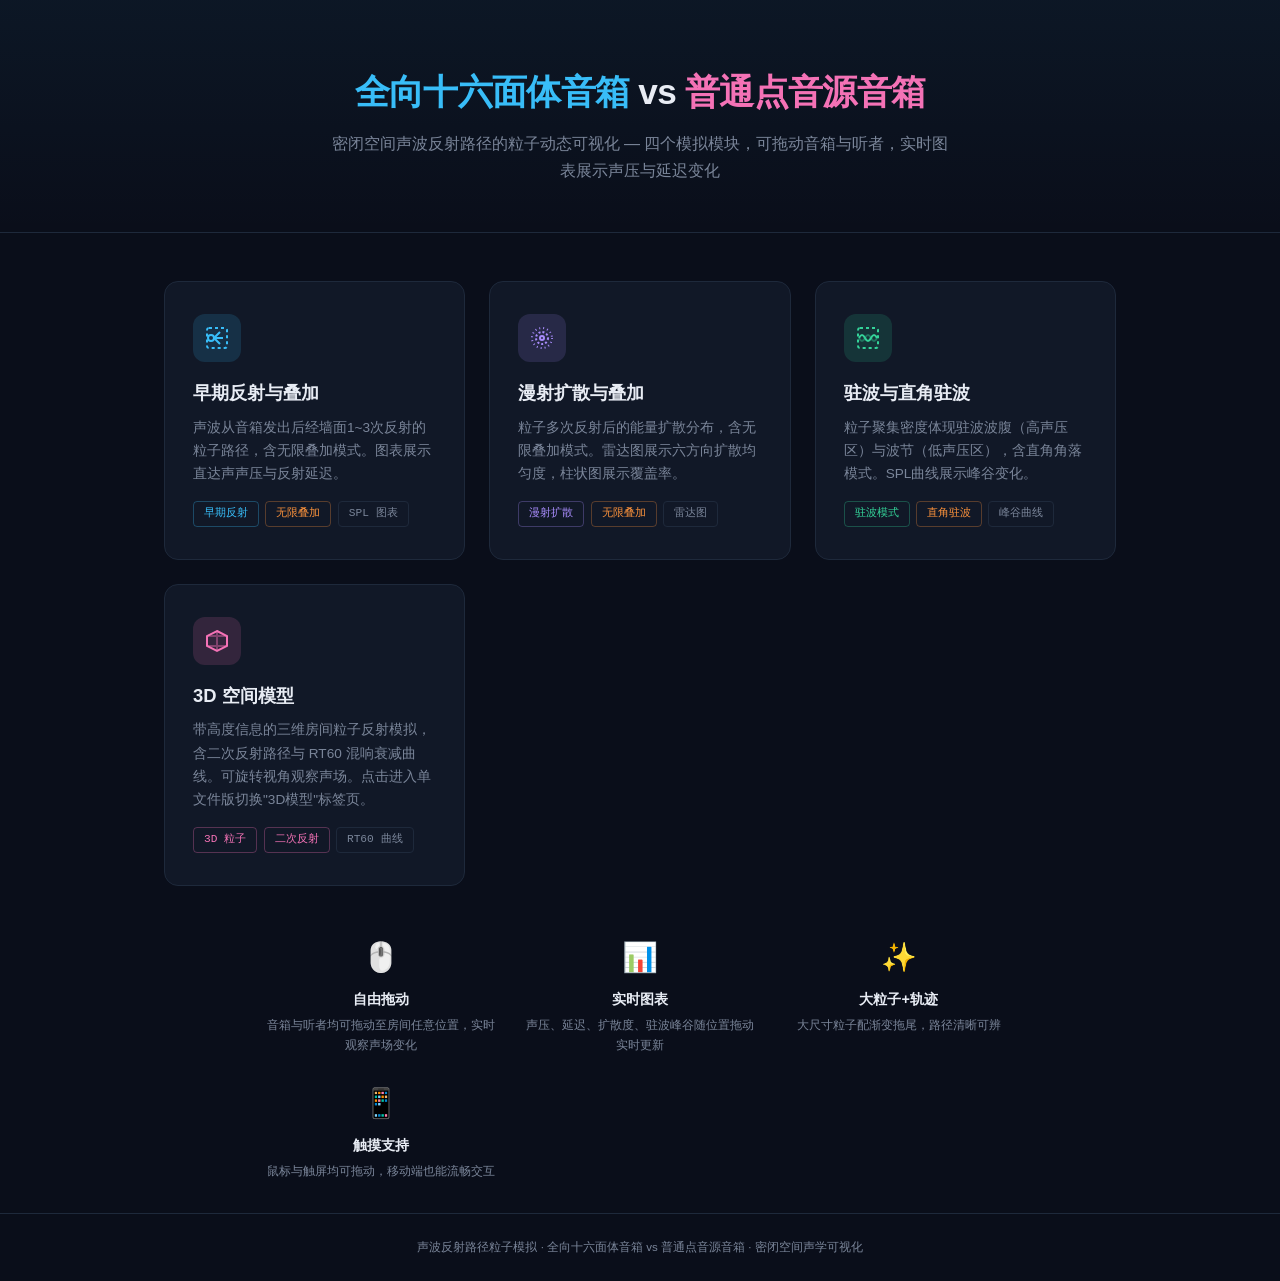
==== index.html @ d98b8293 "声学粒子模拟 v1.0 - 全向十六面体 vs 普通点音源 - 反射路径模拟（1~3次反射） - 漫射扩散模拟 - 驻波模拟 - 3D 空间模型（可调房间参数、XYZ坐标轴、RT60曲线） - Git" ====
<!-- Generated by Trae Work -->
<!DOCTYPE html>
<html lang="zh-CN">
<head>
<meta charset="UTF-8">
<meta name="viewport" content="width=device-width, initial-scale=1.0">
<title>声学粒子模拟 — 全向十六面体 vs 普通点音源</title>
<link rel="stylesheet" href="_shared/common.css">
<style>
  .hero {
    text-align: center;
    padding: 4rem 1.5rem 3rem;
    background: linear-gradient(180deg, rgba(56,189,248,0.05) 0%, transparent 100%);
    border-bottom: 1px solid var(--rule);
  }
  .hero h1 {
    font-size: 2.2rem;
    font-weight: 700;
    margin-bottom: 0.6rem;
    letter-spacing: -0.02em;
  }
  .hero h1 .c1 { color: var(--accent); }
  .hero h1 .c2 { color: var(--accent2); }
  .hero p {
    color: var(--muted);
    font-size: 1rem;
    max-width: 620px;
    margin: 0 auto;
    line-height: 1.7;
  }

  .nav-cards {
    display: grid;
    grid-template-columns: repeat(auto-fit, minmax(300px, 1fr));
    gap: 1.5rem;
    max-width: 1000px;
    margin: 3rem auto;
    padding: 0 1.5rem;
  }
  .nav-card {
    display: block;
    text-decoration: none;
    padding: 2rem 1.75rem;
    border: 1px solid var(--rule);
    border-radius: 14px;
    background: var(--bg2);
    transition: all 0.2s;
    position: relative;
    overflow: hidden;
  }
  .nav-card:hover {
    border-color: var(--accent);
    transform: translateY(-3px);
    box-shadow: 0 8px 24px rgba(0,0,0,0.3);
  }
  .nav-card .card-icon {
    width: 48px;
    height: 48px;
    border-radius: 12px;
    display: flex;
    align-items: center;
    justify-content: center;
    margin-bottom: 1rem;
    font-size: 1.5rem;
  }
  .nav-card .card-icon.c1 { background: rgba(56,189,248,0.15); color: var(--accent); }
  .nav-card .card-icon.c2 { background: rgba(167,139,250,0.15); color: var(--accent3); }
  .nav-card .card-icon.c3 { background: rgba(52,211,153,0.15); color: var(--accent4); }
  .nav-card .card-icon.c4 { background: rgba(244,114,182,0.15); color: var(--accent2); }
  .nav-card h2 {
    font-size: 1.15rem;
    font-weight: 700;
    margin-bottom: 0.5rem;
    color: var(--ink);
  }
  .nav-card p {
    font-size: 0.85rem;
    color: var(--muted);
    line-height: 1.7;
    margin-bottom: 1rem;
  }
  .nav-card .card-tags {
    display: flex;
    gap: 0.4rem;
    flex-wrap: wrap;
  }
  .nav-card .tag {
    padding: 3px 10px;
    border-radius: 4px;
    font-size: 0.7rem;
    font-family: 'JetBrainsMono', monospace;
    border: 1px solid var(--rule);
    color: var(--muted);
  }
  .nav-card .tag.t1 { border-color: rgba(56,189,248,0.3); color: var(--accent); }
  .nav-card .tag.t2 { border-color: rgba(167,139,250,0.3); color: var(--accent3); }
  .nav-card .tag.t3 { border-color: rgba(52,211,153,0.3); color: var(--accent4); }
  .nav-card .tag.t4 { border-color: rgba(251,146,60,0.3); color: var(--orange); }
  .nav-card .tag.t5 { border-color: rgba(244,114,182,0.3); color: var(--accent2); }

  .feature-row {
    max-width: 800px;
    margin: 2rem auto;
    padding: 0 1.5rem;
    display: grid;
    grid-template-columns: repeat(auto-fit, minmax(200px, 1fr));
    gap: 1.5rem;
  }
  .feature-item {
    text-align: center;
  }
  .feature-item .f-icon {
    font-size: 1.8rem;
    margin-bottom: 0.5rem;
  }
  .feature-item h3 {
    font-size: 0.9rem;
    font-weight: 700;
    margin-bottom: 0.3rem;
  }
  .feature-item p {
    font-size: 0.78rem;
    color: var(--muted);
  }
</style>
</head>
<body>

<!-- Hero -->
<header class="hero">
  <h1><span class="c1">全向十六面体音箱</span> vs <span class="c2">普通点音源音箱</span></h1>
  <p>密闭空间声波反射路径的粒子动态可视化 — 四个模拟模块，可拖动音箱与听者，实时图表展示声压与延迟变化</p>
</header>

<!-- Navigation Cards -->
<div class="nav-cards">
  <a class="nav-card" href="pages/reflection.html">
    <div class="card-icon c1">
      <svg width="24" height="24" viewBox="0 0 24 24" fill="none" stroke="currentColor" stroke-width="2">
        <circle cx="6" cy="12" r="3"/>
        <path d="M9 12 L15 6 M9 12 L15 18 M9 12 L18 12"/>
        <rect x="2" y="2" width="20" height="20" rx="2" stroke-dasharray="3 3"/>
      </svg>
    </div>
    <h2>早期反射与叠加</h2>
    <p>声波从音箱发出后经墙面1~3次反射的粒子路径，含无限叠加模式。图表展示直达声声压与反射延迟。</p>
    <div class="card-tags">
      <span class="tag t1">早期反射</span>
      <span class="tag t4">无限叠加</span>
      <span class="tag">SPL 图表</span>
    </div>
  </a>

  <a class="nav-card" href="pages/diffusion.html">
    <div class="card-icon c2">
      <svg width="24" height="24" viewBox="0 0 24 24" fill="none" stroke="currentColor" stroke-width="2">
        <circle cx="12" cy="12" r="2"/>
        <circle cx="12" cy="12" r="6" stroke-dasharray="2 2"/>
        <circle cx="12" cy="12" r="10" stroke-dasharray="1 3"/>
      </svg>
    </div>
    <h2>漫射扩散与叠加</h2>
    <p>粒子多次反射后的能量扩散分布，含无限叠加模式。雷达图展示六方向扩散均匀度，柱状图展示覆盖率。</p>
    <div class="card-tags">
      <span class="tag t2">漫射扩散</span>
      <span class="tag t4">无限叠加</span>
      <span class="tag">雷达图</span>
    </div>
  </a>

  <a class="nav-card" href="pages/standing.html">
    <div class="card-icon c3">
      <svg width="24" height="24" viewBox="0 0 24 24" fill="none" stroke="currentColor" stroke-width="2">
        <path d="M3 12 Q6 6, 9 12 T15 12 T21 12"/>
        <path d="M3 12 Q6 18, 9 12 T15 12 T21 12" opacity="0.4"/>
        <rect x="2" y="2" width="20" height="20" rx="2" stroke-dasharray="3 3"/>
      </svg>
    </div>
    <h2>驻波与直角驻波</h2>
    <p>粒子聚集密度体现驻波波腹（高声压区）与波节（低声压区），含直角角落模式。SPL曲线展示峰谷变化。</p>
    <div class="card-tags">
      <span class="tag t3">驻波模式</span>
      <span class="tag t4">直角驻波</span>
      <span class="tag">峰谷曲线</span>
    </div>
  </a>

  <a class="nav-card" href="standalone.html">
    <div class="card-icon c4">
      <svg width="24" height="24" viewBox="0 0 24 24" fill="none" stroke="currentColor" stroke-width="2">
        <path d="M12 2 L22 7 L22 17 L12 22 L2 17 L2 7 Z"/>
        <path d="M12 2 L12 22 M2 7 L22 7 M2 17 L22 17" opacity="0.4"/>
      </svg>
    </div>
    <h2>3D 空间模型</h2>
    <p>带高度信息的三维房间粒子反射模拟，含二次反射路径与 RT60 混响衰减曲线。可旋转视角观察声场。点击进入单文件版切换"3D模型"标签页。</p>
    <div class="card-tags">
      <span class="tag t5">3D 粒子</span>
      <span class="tag t5">二次反射</span>
      <span class="tag">RT60 曲线</span>
    </div>
  </a>
</div>

<!-- Features -->
<div class="feature-row">
  <div class="feature-item">
    <div class="f-icon">🖱️</div>
    <h3>自由拖动</h3>
    <p>音箱与听者均可拖动至房间任意位置，实时观察声场变化</p>
  </div>
  <div class="feature-item">
    <div class="f-icon">📊</div>
    <h3>实时图表</h3>
    <p>声压、延迟、扩散度、驻波峰谷随位置拖动实时更新</p>
  </div>
  <div class="feature-item">
    <div class="f-icon">✨</div>
    <h3>大粒子+轨迹</h3>
    <p>大尺寸粒子配渐变拖尾，路径清晰可辨</p>
  </div>
  <div class="feature-item">
    <div class="f-icon">📱</div>
    <h3>触摸支持</h3>
    <p>鼠标与触屏均可拖动，移动端也能流畅交互</p>
  </div>
</div>

<footer class="site-footer">
  声波反射路径粒子模拟 · 全向十六面体音箱 vs 普通点音源音箱 · 密闭空间声学可视化
</footer>

</body>
</html>
---- _shared/common.css ----
/* === Shared Styles === */
@font-face { font-family: 'Outfit'; src: url('../_shared/fonts/Outfit-Regular.ttf') format('truetype'); font-weight: 400; }
@font-face { font-family: 'Outfit'; src: url('../_shared/fonts/Outfit-Bold.ttf') format('truetype'); font-weight: 700; }
@font-face { font-family: 'JetBrainsMono'; src: url('../_shared/fonts/JetBrainsMono-Regular.ttf') format('truetype'); font-weight: 400; }

:root {
  --bg: #0a0e1a; --bg2: #111827; --ink: #e8ecf4; --muted: #7a8599;
  --rule: #1e293b; --accent: #38bdf8; --accent2: #f472b6;
  --accent3: #a78bfa; --accent4: #34d399; --warning: #fbbf24; --orange: #fb923c;
}
* { margin: 0; padding: 0; box-sizing: border-box; }
body { font-family: 'Outfit', sans-serif; background: var(--bg); color: var(--ink); line-height: 1.6; overflow-x: hidden; }

.nav-bar { display: flex; justify-content: center; gap: 0.5rem; padding: 0.75rem 1rem; background: var(--bg2); border-bottom: 1px solid var(--rule); flex-wrap: wrap; position: sticky; top: 0; z-index: 200; }
.nav-link { padding: 0.4rem 1rem; border: 1px solid var(--rule); border-radius: 6px; color: var(--muted); text-decoration: none; font-size: 0.82rem; transition: all 0.15s; }
.nav-link:hover { border-color: var(--accent); color: var(--accent); }
.nav-link.active { background: var(--accent); color: var(--bg); border-color: var(--accent); font-weight: 700; }

.page-header { text-align: center; padding: 2rem 1.5rem 1rem; }
.page-header h1 { font-size: 1.6rem; font-weight: 700; margin-bottom: 0.3rem; }
.page-header p { color: var(--muted); font-size: 0.88rem; max-width: 640px; margin: 0 auto; }

.controls-bar { display: flex; justify-content: center; align-items: center; gap: 0.75rem; padding: 0.75rem 1rem; flex-wrap: wrap; background: var(--bg2); border-bottom: 1px solid var(--rule); }
.ctrl-group { display: flex; align-items: center; gap: 0.4rem; }
.ctrl-group label { font-size: 0.72rem; color: var(--muted); font-family: 'JetBrainsMono', monospace; text-transform: uppercase; letter-spacing: 0.06em; }
.ctrl-btn { padding: 0.4rem 0.9rem; border: 1px solid var(--rule); border-radius: 6px; background: transparent; color: var(--ink); font-family: 'Outfit', sans-serif; font-size: 0.8rem; cursor: pointer; transition: all 0.15s; }
.ctrl-btn:hover { border-color: var(--accent); color: var(--accent); }
.ctrl-btn.active { background: var(--accent); color: var(--bg); border-color: var(--accent); font-weight: 700; }
.ctrl-btn.pink.active { background: var(--accent2); border-color: var(--accent2); }
.ctrl-slider { -webkit-appearance: none; appearance: none; width: 90px; height: 4px; border-radius: 2px; background: var(--rule); outline: none; }
.ctrl-slider::-webkit-slider-thumb { -webkit-appearance: none; width: 14px; height: 14px; border-radius: 50%; background: var(--accent); cursor: pointer; }

.sim-section { padding: 1rem 1.5rem; }
.sim-title { font-size: 1.05rem; font-weight: 700; margin-bottom: 0.5rem; display: flex; align-items: center; gap: 0.5rem; }
.sim-title .dot { width: 10px; height: 10px; border-radius: 50%; display: inline-block; }
.sim-desc { font-size: 0.82rem; color: var(--muted); margin-bottom: 0.75rem; max-width: 750px; line-height: 1.7; }
.sim-desc strong { color: var(--ink); }

.layout-row { display: grid; grid-template-columns: 1fr 320px; gap: 1rem; margin-bottom: 1rem; }
@media (max-width: 968px) { .layout-row { grid-template-columns: 1fr; } }

.canvas-wrapper { position: relative; width: 100%; border-radius: 10px; overflow: hidden; border: 1px solid var(--rule); background: #060a14; cursor: grab; }
.canvas-wrapper.grabbing { cursor: grabbing; }
.canvas-wrapper canvas { display: block; width: 100%; height: auto; }
.canvas-label { position: absolute; top: 10px; left: 10px; font-size: 0.68rem; font-family: 'JetBrainsMono', monospace; color: var(--muted); background: rgba(10,14,26,0.85); padding: 3px 8px; border-radius: 4px; border: 1px solid var(--rule); pointer-events: none; z-index: 10; }
.canvas-hint { position: absolute; bottom: 10px; left: 10px; font-size: 0.68rem; font-family: 'JetBrainsMono', monospace; color: var(--accent); background: rgba(10,14,26,0.85); padding: 3px 8px; border-radius: 4px; border: 1px solid var(--rule); pointer-events: none; z-index: 10; }
.canvas-counter { position: absolute; top: 10px; right: 10px; font-size: 0.68rem; font-family: 'JetBrainsMono', monospace; color: var(--accent); background: rgba(10,14,26,0.85); padding: 3px 8px; border-radius: 4px; border: 1px solid var(--rule); pointer-events: none; z-index: 10; }

.side-panel { display: flex; flex-direction: column; gap: 0.75rem; }
.chart-card { border: 1px solid var(--rule); border-radius: 10px; background: var(--bg2); padding: 0.75rem; }
.chart-card h3 { font-size: 0.82rem; font-weight: 700; margin-bottom: 0.5rem; color: var(--ink); }
.chart-card .chart-desc { font-size: 0.7rem; color: var(--muted); margin-bottom: 0.4rem; }
.metric-row { display: flex; justify-content: space-between; padding: 0.3rem 0; border-bottom: 1px solid var(--rule); font-size: 0.78rem; }
.metric-row:last-child { border-bottom: none; }
.metric-row .label { color: var(--muted); }
.metric-row .value { font-family: 'JetBrainsMono', monospace; font-weight: 700; }
.metric-row .value.cyan { color: var(--accent); }
.metric-row .value.pink { color: var(--accent2); }
.metric-row .value.green { color: var(--accent4); }
.metric-row .value.yellow { color: var(--warning); }

.section-divider { height: 1px; background: var(--rule); margin: 1.5rem 0; }

.info-panel { margin-top: 1.5rem; padding: 1.25rem; border-radius: 10px; background: var(--bg2); border: 1px solid var(--rule); }
.info-panel h2 { font-size: 1.05rem; font-weight: 700; margin-bottom: 0.75rem; }
.info-grid { display: grid; grid-template-columns: repeat(auto-fit, minmax(260px, 1fr)); gap: 1rem; }
.info-card { padding: 0.9rem; border-radius: 8px; border: 1px solid var(--rule); background: var(--bg); }
.info-card h3 { font-size: 0.88rem; font-weight: 700; margin-bottom: 0.4rem; display: flex; align-items: center; gap: 0.4rem; }
.info-card h3 .dot { width: 8px; height: 8px; border-radius: 50%; display: inline-block; }
.info-card p { font-size: 0.78rem; color: var(--muted); line-height: 1.7; }
.info-card p strong { color: var(--ink); }

.site-footer { text-align: center; padding: 1.5rem; color: var(--muted); font-size: 0.72rem; border-top: 1px solid var(--rule); margin-top: 1.5rem; }

.legend-item { display: flex; align-items: center; gap: 6px; font-size: 0.72rem; color: var(--muted); }
.legend-swatch { width: 8px; height: 8px; border-radius: 50%; display: inline-block; }

/* Speaker toggle buttons */
.toggle-btn { padding: 0.4rem 0.7rem; border: 1px solid var(--rule); border-radius: 6px; background: transparent; color: var(--muted); font-family: 'Outfit', sans-serif; font-size: 0.78rem; cursor: pointer; transition: all 0.15s; display: flex; align-items: center; gap: 0.35rem; }
.toggle-btn .swatch { width: 8px; height: 8px; border-radius: 50%; display: inline-block; opacity: 0.4; transition: opacity 0.15s; }
.toggle-btn.on .swatch { opacity: 1; }
.toggle-btn.toggle-omni.on { border-color: var(--accent); color: var(--accent); }
.toggle-btn.toggle-omni.on .swatch { background: var(--accent); }
.toggle-btn.toggle-omni .swatch { background: var(--accent); }
.toggle-btn.toggle-point.on { border-color: var(--accent2); color: var(--accent2); }
.toggle-btn.toggle-point.on .swatch { background: var(--accent2); }
.toggle-btn.toggle-point .swatch { background: var(--accent2); }
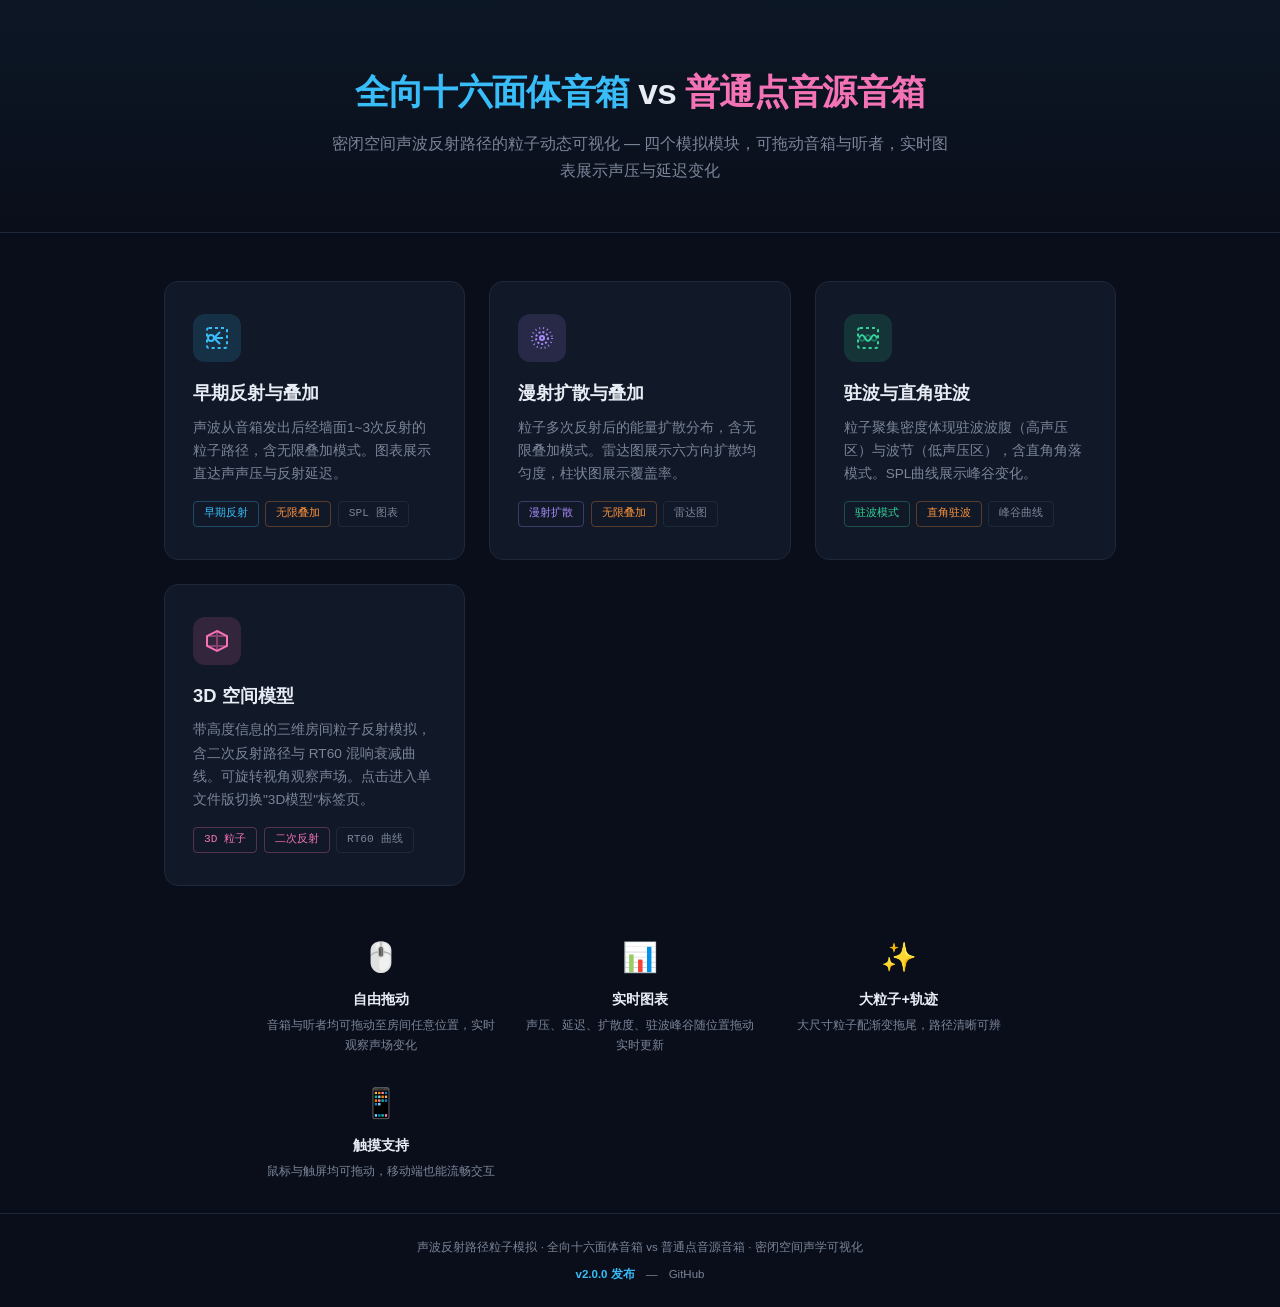
==== commit b785ca52: "feat: add v2.0.0 release link and GitHub link to index page footer" ====
--- a/index.html
+++ b/index.html
@@ -227,7 +227,12 @@
 </div>
 
 <footer class="site-footer">
-  声波反射路径粒子模拟 · 全向十六面体音箱 vs 普通点音源音箱 · 密闭空间声学可视化
+  <div>声波反射路径粒子模拟 · 全向十六面体音箱 vs 普通点音源音箱 · 密闭空间声学可视化</div>
+  <div style="margin-top:0.5rem;">
+    <a href="https://github.com/glaypan/lizi/releases/tag/v2.0.0" target="_blank" rel="noopener noreferrer" style="color:var(--accent);text-decoration:none;font-weight:600;">v2.0.0 发布</a>
+    <span style="color:var(--muted);margin:0 0.5rem;">—</span>
+    <a href="https://github.com/glaypan/lizi" target="_blank" rel="noopener noreferrer" style="color:var(--muted);text-decoration:none;">GitHub</a>
+  </div>
 </footer>
 
 </body>
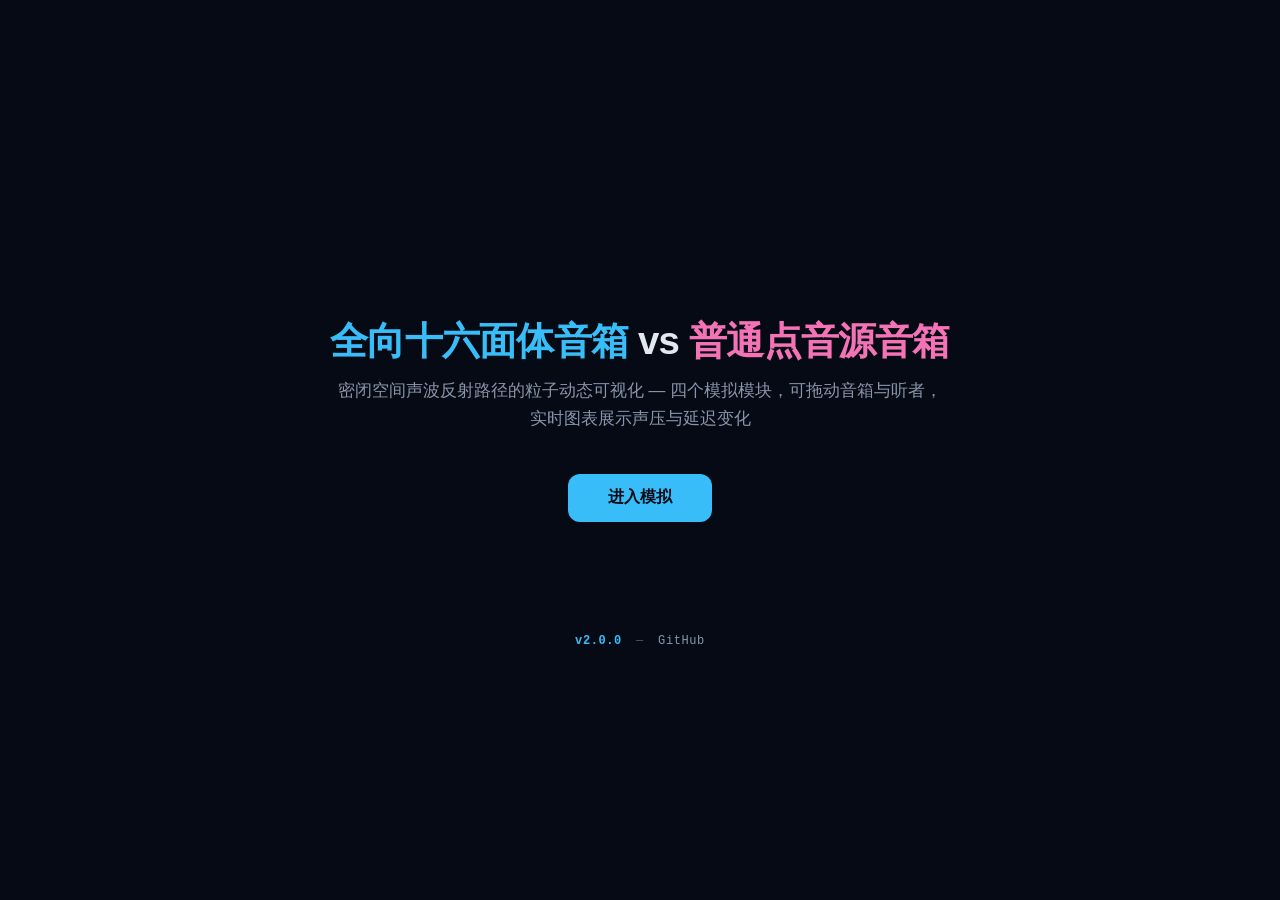
==== commit b59b3a70: "refactor: remove v1 files, rebuild index.html for v2.0.0 only - Remove pages/ directory (reflection." ====
--- a/index.html
+++ b/index.html
@@ -1,239 +1,51 @@
-<!-- Generated by Trae Work -->
 <!DOCTYPE html>
 <html lang="zh-CN">
 <head>
 <meta charset="UTF-8">
 <meta name="viewport" content="width=device-width, initial-scale=1.0">
-<title>声学粒子模拟 — 全向十六面体 vs 普通点音源</title>
-<link rel="stylesheet" href="_shared/common.css">
+<title>声学粒子模拟 v2.0.0 — 全向十六面体 vs 普通点音源</title>
 <style>
-  .hero {
-    text-align: center;
-    padding: 4rem 1.5rem 3rem;
-    background: linear-gradient(180deg, rgba(56,189,248,0.05) 0%, transparent 100%);
-    border-bottom: 1px solid var(--rule);
+  * { margin: 0; padding: 0; box-sizing: border-box; }
+  body {
+    font-family: -apple-system, BlinkMacSystemFont, 'Segoe UI', sans-serif;
+    background: #060a14; color: #e2e8f0;
+    min-height: 100vh; display: flex; flex-direction: column; align-items: center; justify-content: center;
   }
+  .hero { text-align: center; padding: 4rem 1.5rem 3rem; }
   .hero h1 {
-    font-size: 2.2rem;
-    font-weight: 700;
-    margin-bottom: 0.6rem;
-    letter-spacing: -0.02em;
+    font-size: 2.4rem; font-weight: 700; letter-spacing: -0.02em; margin-bottom: 0.6rem;
   }
-  .hero h1 .c1 { color: var(--accent); }
-  .hero h1 .c2 { color: var(--accent2); }
-  .hero p {
-    color: var(--muted);
-    font-size: 1rem;
-    max-width: 620px;
-    margin: 0 auto;
-    line-height: 1.7;
+  .hero h1 .c1 { color: #38bdf8; }
+  .hero h1 .c2 { color: #f472b6; }
+  .hero p { color: #8896ab; font-size: 1.05rem; max-width: 620px; margin: 0 auto; line-height: 1.7; }
+  .enter-btn {
+    display: inline-block; margin-top: 2.5rem; padding: 0.85rem 2.5rem;
+    background: #38bdf8; color: #060a14; font-weight: 700; font-size: 1rem;
+    border-radius: 12px; text-decoration: none; transition: all 0.2s;
   }
-
-  .nav-cards {
-    display: grid;
-    grid-template-columns: repeat(auto-fit, minmax(300px, 1fr));
-    gap: 1.5rem;
-    max-width: 1000px;
-    margin: 3rem auto;
-    padding: 0 1.5rem;
+  .enter-btn:hover { background: #7dd3fc; transform: translateY(-2px); box-shadow: 0 8px 30px rgba(56,189,248,0.3); }
+  .footer {
+    margin-top: 4rem; text-align: center; font-size: 0.75rem; color: #4a5568; letter-spacing: 0.05em;
+    font-family: 'Courier New', monospace;
   }
-  .nav-card {
-    display: block;
-    text-decoration: none;
-    padding: 2rem 1.75rem;
-    border: 1px solid var(--rule);
-    border-radius: 14px;
-    background: var(--bg2);
-    transition: all 0.2s;
-    position: relative;
-    overflow: hidden;
-  }
-  .nav-card:hover {
-    border-color: var(--accent);
-    transform: translateY(-3px);
-    box-shadow: 0 8px 24px rgba(0,0,0,0.3);
-  }
-  .nav-card .card-icon {
-    width: 48px;
-    height: 48px;
-    border-radius: 12px;
-    display: flex;
-    align-items: center;
-    justify-content: center;
-    margin-bottom: 1rem;
-    font-size: 1.5rem;
-  }
-  .nav-card .card-icon.c1 { background: rgba(56,189,248,0.15); color: var(--accent); }
-  .nav-card .card-icon.c2 { background: rgba(167,139,250,0.15); color: var(--accent3); }
-  .nav-card .card-icon.c3 { background: rgba(52,211,153,0.15); color: var(--accent4); }
-  .nav-card .card-icon.c4 { background: rgba(244,114,182,0.15); color: var(--accent2); }
-  .nav-card h2 {
-    font-size: 1.15rem;
-    font-weight: 700;
-    margin-bottom: 0.5rem;
-    color: var(--ink);
-  }
-  .nav-card p {
-    font-size: 0.85rem;
-    color: var(--muted);
-    line-height: 1.7;
-    margin-bottom: 1rem;
-  }
-  .nav-card .card-tags {
-    display: flex;
-    gap: 0.4rem;
-    flex-wrap: wrap;
-  }
-  .nav-card .tag {
-    padding: 3px 10px;
-    border-radius: 4px;
-    font-size: 0.7rem;
-    font-family: 'JetBrainsMono', monospace;
-    border: 1px solid var(--rule);
-    color: var(--muted);
-  }
-  .nav-card .tag.t1 { border-color: rgba(56,189,248,0.3); color: var(--accent); }
-  .nav-card .tag.t2 { border-color: rgba(167,139,250,0.3); color: var(--accent3); }
-  .nav-card .tag.t3 { border-color: rgba(52,211,153,0.3); color: var(--accent4); }
-  .nav-card .tag.t4 { border-color: rgba(251,146,60,0.3); color: var(--orange); }
-  .nav-card .tag.t5 { border-color: rgba(244,114,182,0.3); color: var(--accent2); }
-
-  .feature-row {
-    max-width: 800px;
-    margin: 2rem auto;
-    padding: 0 1.5rem;
-    display: grid;
-    grid-template-columns: repeat(auto-fit, minmax(200px, 1fr));
-    gap: 1.5rem;
-  }
-  .feature-item {
-    text-align: center;
-  }
-  .feature-item .f-icon {
-    font-size: 1.8rem;
-    margin-bottom: 0.5rem;
-  }
-  .feature-item h3 {
-    font-size: 0.9rem;
-    font-weight: 700;
-    margin-bottom: 0.3rem;
-  }
-  .feature-item p {
-    font-size: 0.78rem;
-    color: var(--muted);
-  }
+  .footer a { color: #8896ab; text-decoration: none; transition: color 0.2s; }
+  .footer a:hover { color: #e2e8f0; }
+  .footer .release { color: #38bdf8; font-weight: 600; }
 </style>
 </head>
 <body>
 
-<!-- Hero -->
 <header class="hero">
   <h1><span class="c1">全向十六面体音箱</span> vs <span class="c2">普通点音源音箱</span></h1>
   <p>密闭空间声波反射路径的粒子动态可视化 — 四个模拟模块，可拖动音箱与听者，实时图表展示声压与延迟变化</p>
+  <a class="enter-btn" href="standalone.html">进入模拟</a>
 </header>
 
-<!-- Navigation Cards -->
-<div class="nav-cards">
-  <a class="nav-card" href="pages/reflection.html">
-    <div class="card-icon c1">
-      <svg width="24" height="24" viewBox="0 0 24 24" fill="none" stroke="currentColor" stroke-width="2">
-        <circle cx="6" cy="12" r="3"/>
-        <path d="M9 12 L15 6 M9 12 L15 18 M9 12 L18 12"/>
-        <rect x="2" y="2" width="20" height="20" rx="2" stroke-dasharray="3 3"/>
-      </svg>
-    </div>
-    <h2>早期反射与叠加</h2>
-    <p>声波从音箱发出后经墙面1~3次反射的粒子路径，含无限叠加模式。图表展示直达声声压与反射延迟。</p>
-    <div class="card-tags">
-      <span class="tag t1">早期反射</span>
-      <span class="tag t4">无限叠加</span>
-      <span class="tag">SPL 图表</span>
-    </div>
-  </a>
-
-  <a class="nav-card" href="pages/diffusion.html">
-    <div class="card-icon c2">
-      <svg width="24" height="24" viewBox="0 0 24 24" fill="none" stroke="currentColor" stroke-width="2">
-        <circle cx="12" cy="12" r="2"/>
-        <circle cx="12" cy="12" r="6" stroke-dasharray="2 2"/>
-        <circle cx="12" cy="12" r="10" stroke-dasharray="1 3"/>
-      </svg>
-    </div>
-    <h2>漫射扩散与叠加</h2>
-    <p>粒子多次反射后的能量扩散分布，含无限叠加模式。雷达图展示六方向扩散均匀度，柱状图展示覆盖率。</p>
-    <div class="card-tags">
-      <span class="tag t2">漫射扩散</span>
-      <span class="tag t4">无限叠加</span>
-      <span class="tag">雷达图</span>
-    </div>
-  </a>
-
-  <a class="nav-card" href="pages/standing.html">
-    <div class="card-icon c3">
-      <svg width="24" height="24" viewBox="0 0 24 24" fill="none" stroke="currentColor" stroke-width="2">
-        <path d="M3 12 Q6 6, 9 12 T15 12 T21 12"/>
-        <path d="M3 12 Q6 18, 9 12 T15 12 T21 12" opacity="0.4"/>
-        <rect x="2" y="2" width="20" height="20" rx="2" stroke-dasharray="3 3"/>
-      </svg>
-    </div>
-    <h2>驻波与直角驻波</h2>
-    <p>粒子聚集密度体现驻波波腹（高声压区）与波节（低声压区），含直角角落模式。SPL曲线展示峰谷变化。</p>
-    <div class="card-tags">
-      <span class="tag t3">驻波模式</span>
-      <span class="tag t4">直角驻波</span>
-      <span class="tag">峰谷曲线</span>
-    </div>
-  </a>
-
-  <a class="nav-card" href="standalone.html">
-    <div class="card-icon c4">
-      <svg width="24" height="24" viewBox="0 0 24 24" fill="none" stroke="currentColor" stroke-width="2">
-        <path d="M12 2 L22 7 L22 17 L12 22 L2 17 L2 7 Z"/>
-        <path d="M12 2 L12 22 M2 7 L22 7 M2 17 L22 17" opacity="0.4"/>
-      </svg>
-    </div>
-    <h2>3D 空间模型</h2>
-    <p>带高度信息的三维房间粒子反射模拟，含二次反射路径与 RT60 混响衰减曲线。可旋转视角观察声场。点击进入单文件版切换"3D模型"标签页。</p>
-    <div class="card-tags">
-      <span class="tag t5">3D 粒子</span>
-      <span class="tag t5">二次反射</span>
-      <span class="tag">RT60 曲线</span>
-    </div>
-  </a>
+<div class="footer">
+  <a href="https://github.com/glaypan/lizi/releases/tag/v2.0.0" target="_blank" class="release">v2.0.0</a>
+  <span style="margin:0 0.4rem;">—</span>
+  <a href="https://github.com/glaypan/lizi" target="_blank">GitHub</a>
 </div>
 
-<!-- Features -->
-<div class="feature-row">
-  <div class="feature-item">
-    <div class="f-icon">🖱️</div>
-    <h3>自由拖动</h3>
-    <p>音箱与听者均可拖动至房间任意位置，实时观察声场变化</p>
-  </div>
-  <div class="feature-item">
-    <div class="f-icon">📊</div>
-    <h3>实时图表</h3>
-    <p>声压、延迟、扩散度、驻波峰谷随位置拖动实时更新</p>
-  </div>
-  <div class="feature-item">
-    <div class="f-icon">✨</div>
-    <h3>大粒子+轨迹</h3>
-    <p>大尺寸粒子配渐变拖尾，路径清晰可辨</p>
-  </div>
-  <div class="feature-item">
-    <div class="f-icon">📱</div>
-    <h3>触摸支持</h3>
-    <p>鼠标与触屏均可拖动，移动端也能流畅交互</p>
-  </div>
-</div>
-
-<footer class="site-footer">
-  <div>声波反射路径粒子模拟 · 全向十六面体音箱 vs 普通点音源音箱 · 密闭空间声学可视化</div>
-  <div style="margin-top:0.5rem;">
-    <a href="https://github.com/glaypan/lizi/releases/tag/v2.0.0" target="_blank" rel="noopener noreferrer" style="color:var(--accent);text-decoration:none;font-weight:600;">v2.0.0 发布</a>
-    <span style="color:var(--muted);margin:0 0.5rem;">—</span>
-    <a href="https://github.com/glaypan/lizi" target="_blank" rel="noopener noreferrer" style="color:var(--muted);text-decoration:none;">GitHub</a>
-  </div>
-</footer>
-
 </body>
-</html>
+</html>
